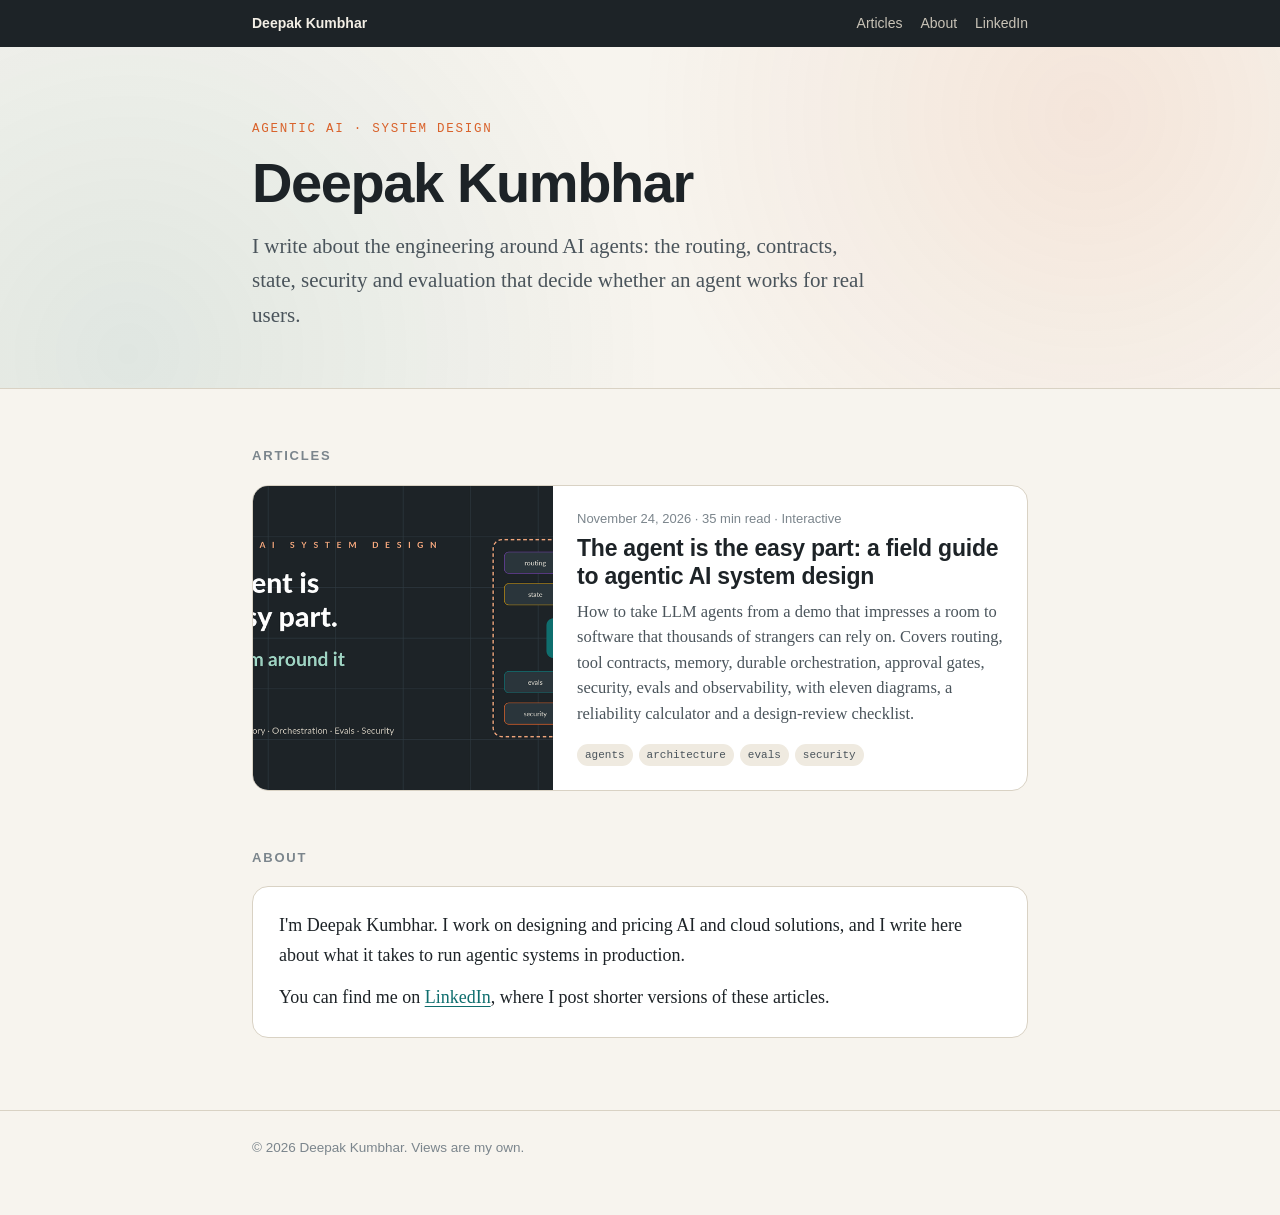
==== index.html @ 77d56d7a "First commit" ====
<!DOCTYPE html>
<html lang="en">
<head>
<meta charset="utf-8">
<meta name="viewport" content="width=device-width, initial-scale=1">
<title>Deepak Kumbhar · Agentic AI and system design</title>
<meta name="description" content="Articles by Deepak Kumbhar on designing agentic AI systems that hold up in production.">
<meta name="author" content="Deepak Kumbhar">
<link rel="canonical" href="https://dkumbhar.github.io/">
<link rel="icon" href="/assets/favicon.svg" type="image/svg+xml">
<meta property="og:type" content="website">
<meta property="og:title" content="Deepak Kumbhar">
<meta property="og:description" content="Articles on designing agentic AI systems that hold up in production.">
<meta property="og:url" content="https://dkumbhar.github.io/">
<meta property="og:image" content="https://dkumbhar.github.io/assets/og-agent-is-the-easy-part.png">
<meta name="twitter:card" content="summary_large_image">
<style>
:root{
  --paper:#f7f4ee; --paper2:#efeae0; --ink:#1d2327; --ink2:#4a545b; --mute:#7b858c;
  --line:#d9d2c4; --teal:#0f6e6e; --orange:#d9622b;
  --serif:"Iowan Old Style","Charter","Palatino Linotype","Book Antiqua",Georgia,serif;
  --sans:-apple-system,BlinkMacSystemFont,"Segoe UI","Helvetica Neue",Arial,sans-serif;
  --mono:ui-monospace,"SF Mono",Menlo,Consolas,monospace;
}
*{box-sizing:border-box}
body{margin:0;background:var(--paper);color:var(--ink);font-family:var(--serif);font-size:18px;line-height:1.65;-webkit-font-smoothing:antialiased}
a{color:var(--teal);text-underline-offset:3px}
.wrap{max-width:820px;margin:0 auto;padding:0 22px}
.sitebar{background:var(--ink);font-family:var(--sans);font-size:14px}
.sitebar .wrap{display:flex;justify-content:space-between;align-items:center;padding-top:12px;padding-bottom:12px}
.sitebar a{color:#f3efe6;text-decoration:none}
.sitebar .name{font-weight:800}
.sitebar nav a{margin-left:18px;color:#c9c3b7}
.sitebar nav a:hover,.sitebar .name:hover{color:#f0a37a}
header{border-bottom:1px solid var(--line);background:
  radial-gradient(circle at 85% 20%,rgba(217,98,43,.10),transparent 40%),
  radial-gradient(circle at 10% 90%,rgba(15,110,110,.10),transparent 45%),var(--paper)}
header .wrap{padding-top:72px;padding-bottom:56px}
.kicker{font-family:var(--mono);font-size:12.5px;letter-spacing:.14em;text-transform:uppercase;color:var(--orange)}
h1{font-family:var(--sans);font-size:clamp(36px,6vw,56px);line-height:1.05;letter-spacing:-.025em;margin:14px 0 16px;font-weight:800}
.dek{font-size:21px;color:var(--ink2);max-width:620px;margin:0}
h2{font-family:var(--sans);font-size:13px;letter-spacing:.14em;text-transform:uppercase;color:var(--mute);margin:56px 0 18px;font-weight:700}
.card{display:grid;grid-template-columns:300px 1fr;gap:24px;background:#fff;border:1px solid var(--line);border-radius:16px;overflow:hidden;text-decoration:none;color:inherit;transition:transform .15s,box-shadow .15s}
.card:hover{transform:translateY(-2px);box-shadow:0 10px 28px rgba(29,35,39,.10)}
.card img{width:100%;height:100%;object-fit:cover;display:block;background:#1f2427}
.card .body{padding:22px 24px 22px 0}
.card h3{font-family:var(--sans);font-size:23px;line-height:1.2;letter-spacing:-.01em;margin:6px 0 8px}
.card p{margin:0 0 12px;color:var(--ink2);font-size:16.5px;line-height:1.55}
.meta{font-family:var(--sans);font-size:13px;color:var(--mute)}
.tag{display:inline-block;font-family:var(--mono);font-size:11px;padding:2px 8px;border-radius:20px;background:var(--paper2);color:var(--ink2);margin-right:6px}
.about{background:#fff;border:1px solid var(--line);border-radius:16px;padding:24px 26px}
.about p{margin:0 0 12px}
.about p:last-child{margin:0}
footer{border-top:1px solid var(--line);margin-top:72px;padding:26px 0 56px;font-family:var(--sans);font-size:13.5px;color:var(--mute)}
@media(max-width:700px){.card{grid-template-columns:1fr}.card .body{padding:0 20px 20px}.card img{height:auto}}
</style>
</head>
<body>

<div class="sitebar"><div class="wrap"><a class="name" href="/">Deepak Kumbhar</a><nav><a href="#articles">Articles</a><a href="#about">About</a><a href="https://www.linkedin.com/in/deepakkumbhar">LinkedIn</a></nav></div></div>

<header>
  <div class="wrap">
    <div class="kicker">Agentic AI · System design</div>
    <h1>Deepak Kumbhar</h1>
    <p class="dek">I write about the engineering around AI agents: the routing, contracts, state, security and evaluation that decide whether an agent works for real users.</p>
  </div>
</header>

<main class="wrap">

<h2 id="articles">Articles</h2>

<!-- To add an article: copy this <a class="card"> block, put it above this one, and change the link, image, title, summary and date. -->
<a class="card" href="/articles/agent-is-the-easy-part/">
  <img src="/assets/cover-agent-is-the-easy-part.png" alt="The agent is the easy part. The system around it is the job.">
  <div class="body">
    <div class="meta">November 24, 2026 · 35 min read · Interactive</div>
    <h3>The agent is the easy part: a field guide to agentic AI system design</h3>
    <p>How to take LLM agents from a demo that impresses a room to software that thousands of strangers can rely on. Covers routing, tool contracts, memory, durable orchestration, approval gates, security, evals and observability, with eleven diagrams, a reliability calculator and a design-review checklist.</p>
    <span class="tag">agents</span><span class="tag">architecture</span><span class="tag">evals</span><span class="tag">security</span>
  </div>
</a>

<h2 id="about">About</h2>

<div class="about">
  <p>I'm Deepak Kumbhar. I work on designing and pricing AI and cloud solutions, and I write here about what it takes to run agentic systems in production.</p>
  <p>You can find me on <a href="https://www.linkedin.com/in/deepakkumbhar">LinkedIn</a>, where I post shorter versions of these articles.</p>
</div>

</main>

<footer><div class="wrap">© 2026 Deepak Kumbhar. Views are my own.</div></footer>

</body>
</html>
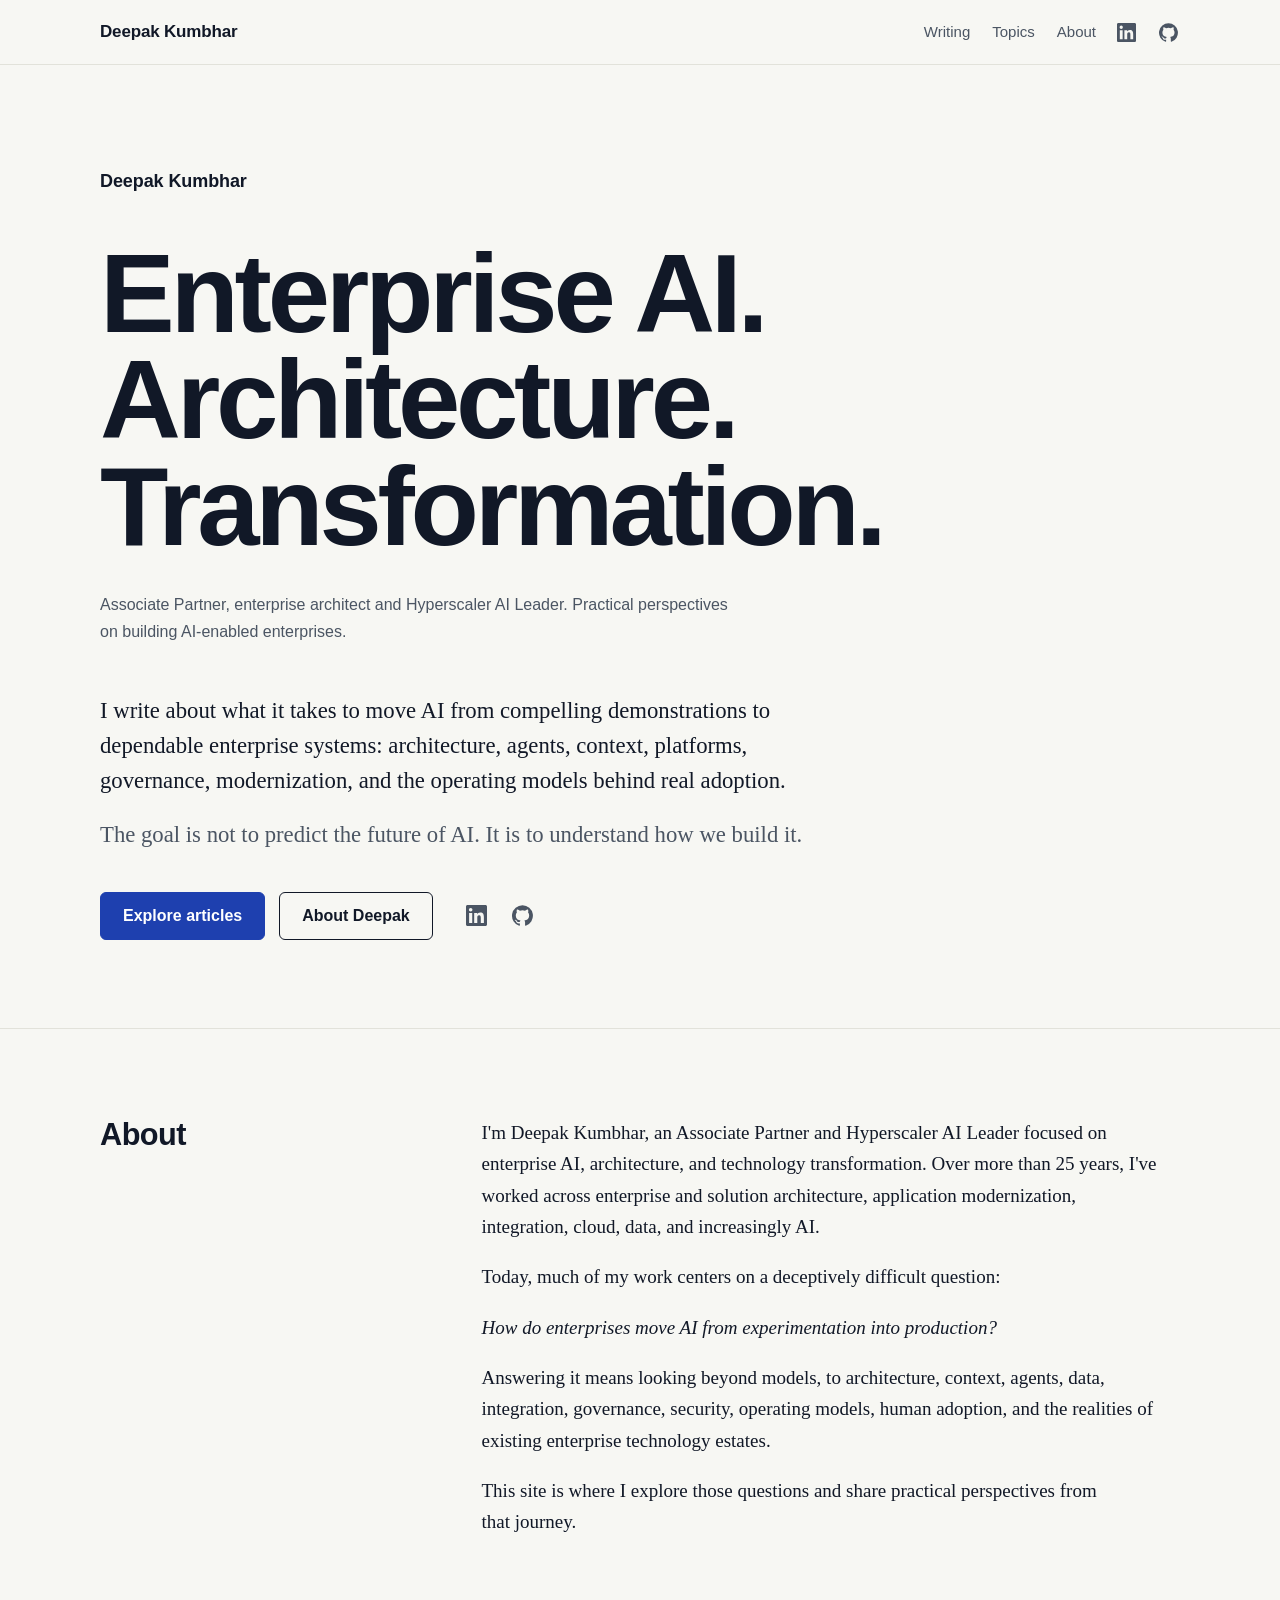
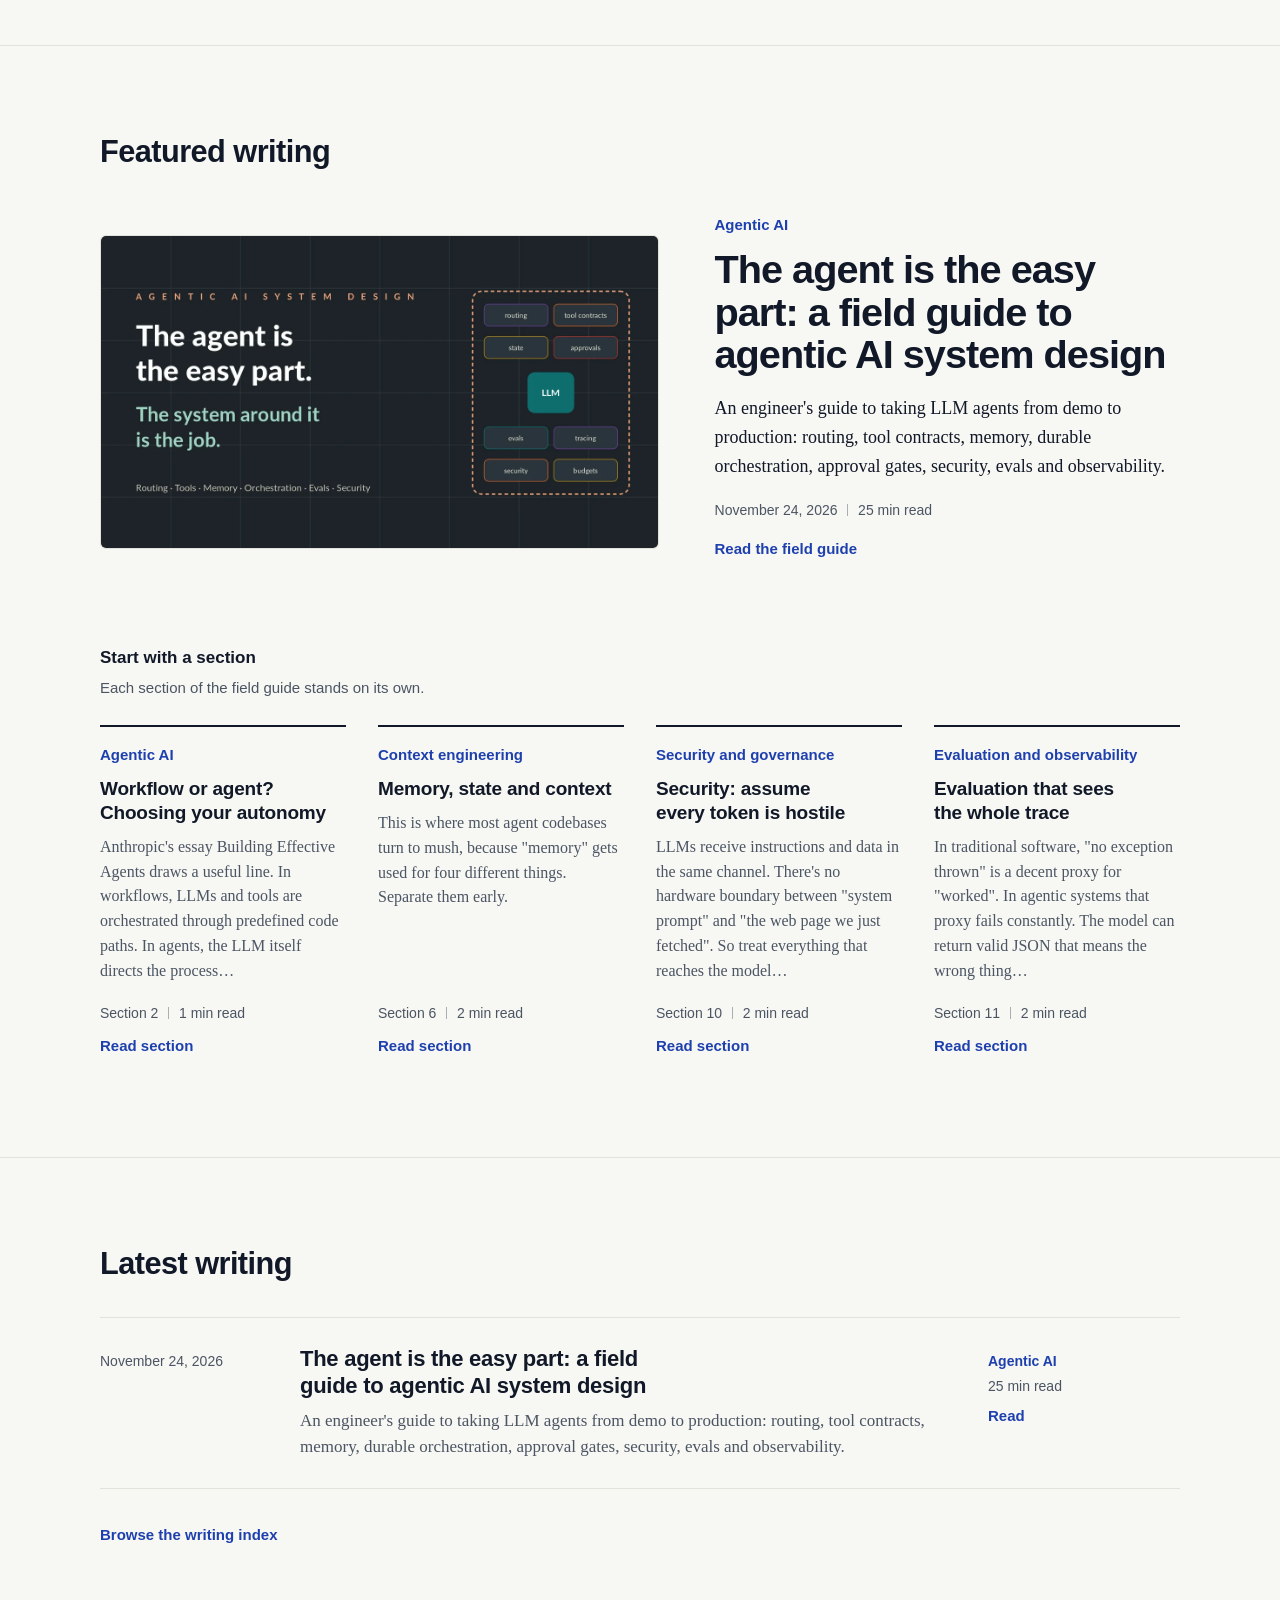
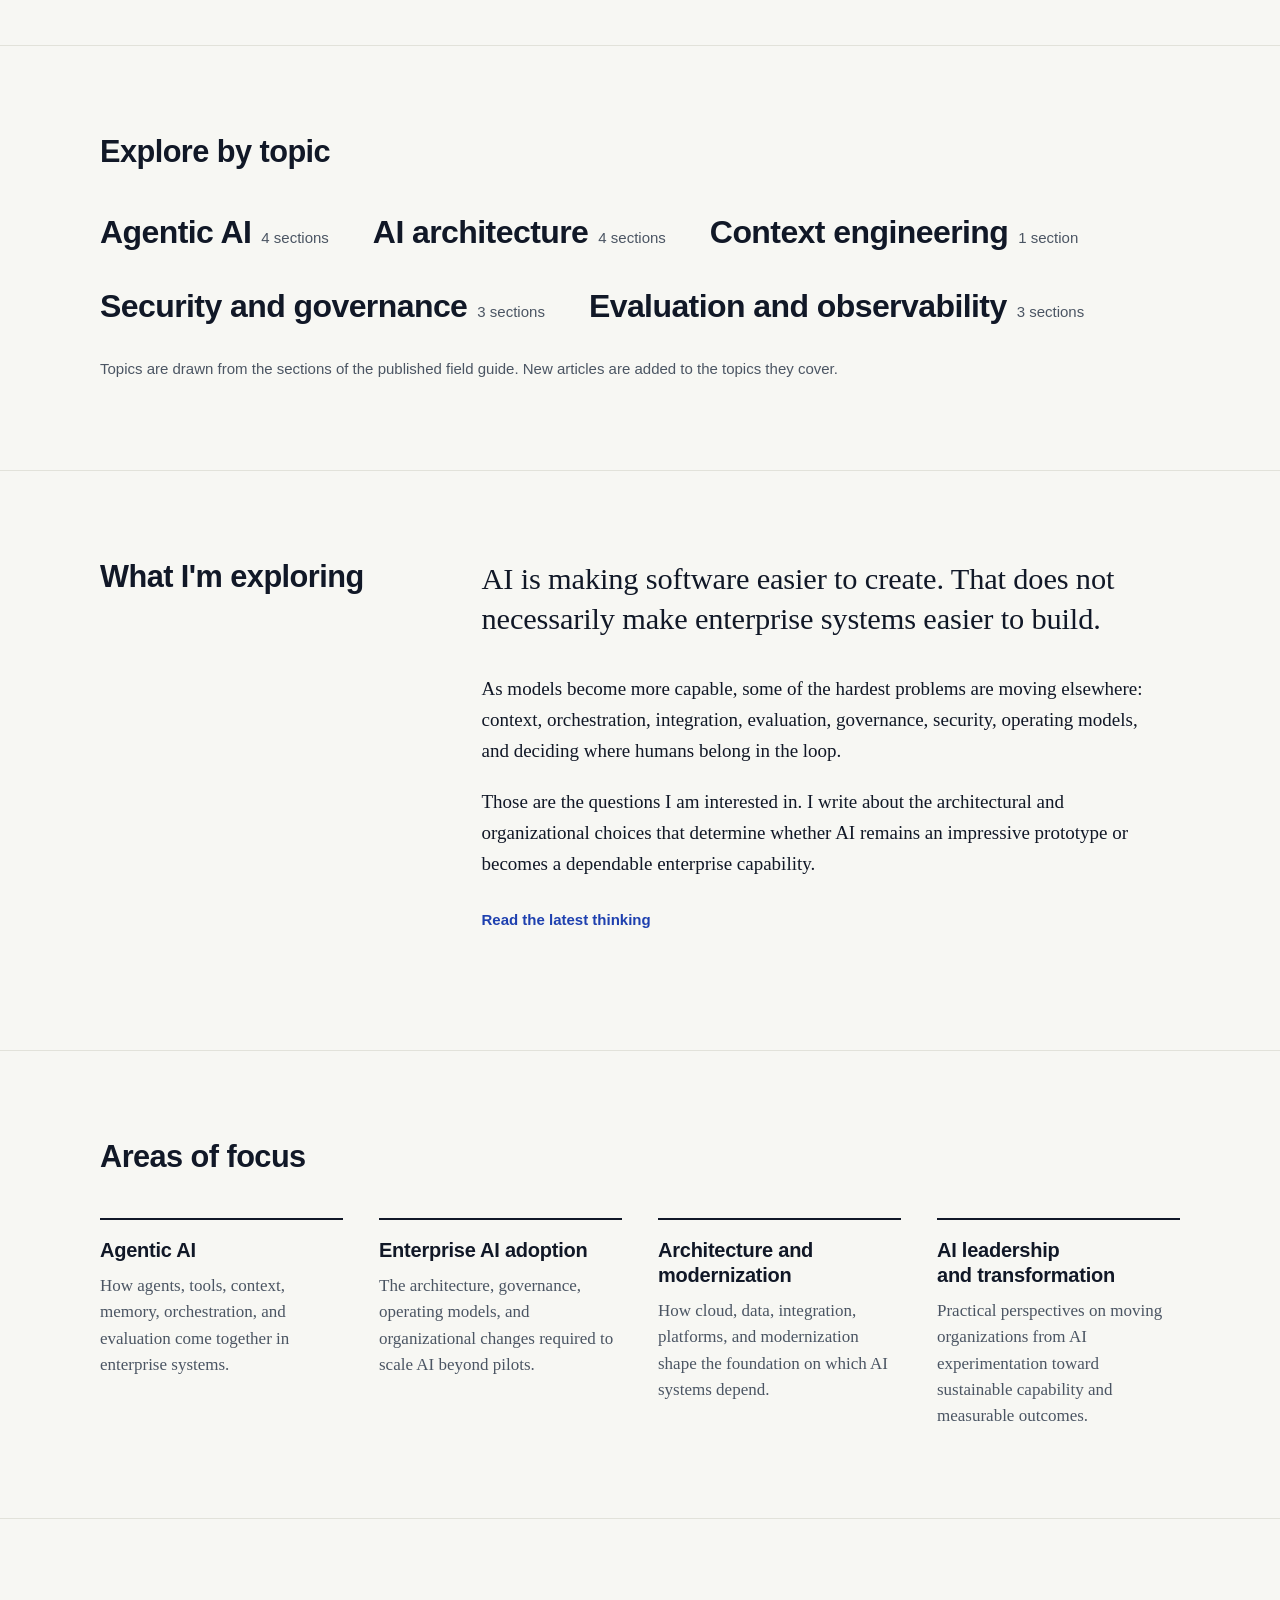
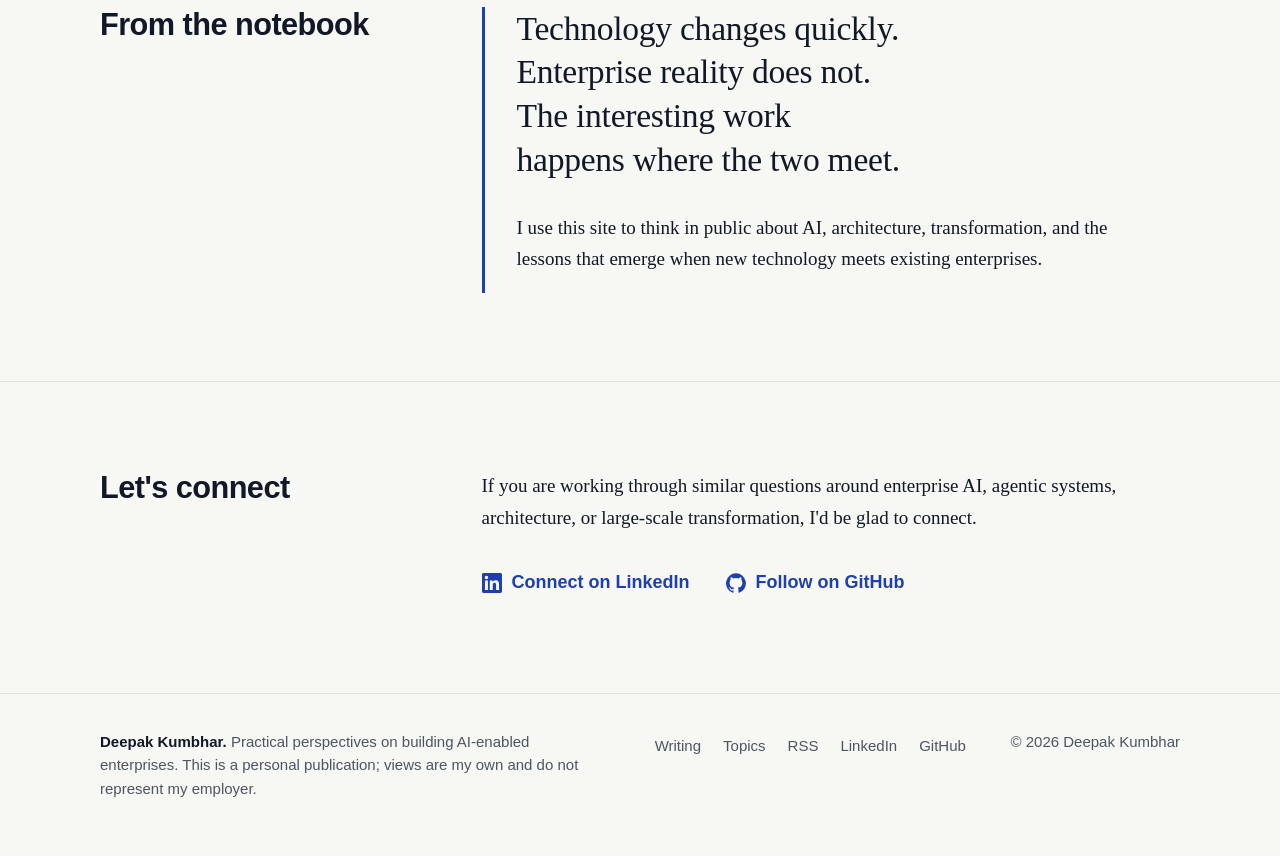
==== commit a9e7cbe9: "Add files via upload" ====
--- a/index.html
+++ b/index.html
@@ -3,95 +3,246 @@
 <head>
 <meta charset="utf-8">
 <meta name="viewport" content="width=device-width, initial-scale=1">
-<title>Deepak Kumbhar · Agentic AI and system design</title>
-<meta name="description" content="Articles by Deepak Kumbhar on designing agentic AI systems that hold up in production.">
+<title>Deepak Kumbhar | Enterprise AI, Agentic Systems &amp; Architecture</title>
+<meta name="description" content="Practical perspectives from Deepak Kumbhar on enterprise AI, agentic systems, architecture, modernization, and technology transformation.">
 <meta name="author" content="Deepak Kumbhar">
 <link rel="canonical" href="https://dkumbhar.github.io/">
 <link rel="icon" href="/assets/favicon.svg" type="image/svg+xml">
+<link rel="alternate" type="application/rss+xml" title="Deepak Kumbhar" href="/feed.xml">
+<meta name="theme-color" content="#F7F7F3" media="(prefers-color-scheme: light)">
+<meta name="theme-color" content="#121417" media="(prefers-color-scheme: dark)">
 <meta property="og:type" content="website">
-<meta property="og:title" content="Deepak Kumbhar">
-<meta property="og:description" content="Articles on designing agentic AI systems that hold up in production.">
+<meta property="og:site_name" content="Deepak Kumbhar">
+<meta property="og:title" content="Deepak Kumbhar | Enterprise AI, Agentic Systems &amp; Architecture">
+<meta property="og:description" content="Practical perspectives on enterprise AI, agentic systems, architecture, modernization, and technology transformation.">
 <meta property="og:url" content="https://dkumbhar.github.io/">
 <meta property="og:image" content="https://dkumbhar.github.io/assets/og-agent-is-the-easy-part.png">
+<meta property="og:image:width" content="1200">
+<meta property="og:image:height" content="630">
+<meta property="og:image:alt" content="The agent is the easy part. The system around it is the job.">
 <meta name="twitter:card" content="summary_large_image">
-<style>
-:root{
-  --paper:#f7f4ee; --paper2:#efeae0; --ink:#1d2327; --ink2:#4a545b; --mute:#7b858c;
-  --line:#d9d2c4; --teal:#0f6e6e; --orange:#d9622b;
-  --serif:"Iowan Old Style","Charter","Palatino Linotype","Book Antiqua",Georgia,serif;
-  --sans:-apple-system,BlinkMacSystemFont,"Segoe UI","Helvetica Neue",Arial,sans-serif;
-  --mono:ui-monospace,"SF Mono",Menlo,Consolas,monospace;
-}
-*{box-sizing:border-box}
-body{margin:0;background:var(--paper);color:var(--ink);font-family:var(--serif);font-size:18px;line-height:1.65;-webkit-font-smoothing:antialiased}
-a{color:var(--teal);text-underline-offset:3px}
-.wrap{max-width:820px;margin:0 auto;padding:0 22px}
-.sitebar{background:var(--ink);font-family:var(--sans);font-size:14px}
-.sitebar .wrap{display:flex;justify-content:space-between;align-items:center;padding-top:12px;padding-bottom:12px}
-.sitebar a{color:#f3efe6;text-decoration:none}
-.sitebar .name{font-weight:800}
-.sitebar nav a{margin-left:18px;color:#c9c3b7}
-.sitebar nav a:hover,.sitebar .name:hover{color:#f0a37a}
-header{border-bottom:1px solid var(--line);background:
-  radial-gradient(circle at 85% 20%,rgba(217,98,43,.10),transparent 40%),
-  radial-gradient(circle at 10% 90%,rgba(15,110,110,.10),transparent 45%),var(--paper)}
-header .wrap{padding-top:72px;padding-bottom:56px}
-.kicker{font-family:var(--mono);font-size:12.5px;letter-spacing:.14em;text-transform:uppercase;color:var(--orange)}
-h1{font-family:var(--sans);font-size:clamp(36px,6vw,56px);line-height:1.05;letter-spacing:-.025em;margin:14px 0 16px;font-weight:800}
-.dek{font-size:21px;color:var(--ink2);max-width:620px;margin:0}
-h2{font-family:var(--sans);font-size:13px;letter-spacing:.14em;text-transform:uppercase;color:var(--mute);margin:56px 0 18px;font-weight:700}
-.card{display:grid;grid-template-columns:300px 1fr;gap:24px;background:#fff;border:1px solid var(--line);border-radius:16px;overflow:hidden;text-decoration:none;color:inherit;transition:transform .15s,box-shadow .15s}
-.card:hover{transform:translateY(-2px);box-shadow:0 10px 28px rgba(29,35,39,.10)}
-.card img{width:100%;height:100%;object-fit:cover;display:block;background:#1f2427}
-.card .body{padding:22px 24px 22px 0}
-.card h3{font-family:var(--sans);font-size:23px;line-height:1.2;letter-spacing:-.01em;margin:6px 0 8px}
-.card p{margin:0 0 12px;color:var(--ink2);font-size:16.5px;line-height:1.55}
-.meta{font-family:var(--sans);font-size:13px;color:var(--mute)}
-.tag{display:inline-block;font-family:var(--mono);font-size:11px;padding:2px 8px;border-radius:20px;background:var(--paper2);color:var(--ink2);margin-right:6px}
-.about{background:#fff;border:1px solid var(--line);border-radius:16px;padding:24px 26px}
-.about p{margin:0 0 12px}
-.about p:last-child{margin:0}
-footer{border-top:1px solid var(--line);margin-top:72px;padding:26px 0 56px;font-family:var(--sans);font-size:13.5px;color:var(--mute)}
-@media(max-width:700px){.card{grid-template-columns:1fr}.card .body{padding:0 20px 20px}.card img{height:auto}}
-</style>
+<meta name="twitter:title" content="Deepak Kumbhar | Enterprise AI, Agentic Systems &amp; Architecture">
+<meta name="twitter:description" content="Practical perspectives on enterprise AI, agentic systems, architecture, modernization, and technology transformation.">
+<meta name="twitter:image" content="https://dkumbhar.github.io/assets/og-agent-is-the-easy-part.png">
+<link rel="preload" as="image" href="/assets/cover-agent-is-the-easy-part.webp" type="image/webp">
+<link rel="stylesheet" href="/assets/site.css">
+<!-- build:jsonld -->
+<script type="application/ld+json">{"@context":"https://schema.org","@graph":[{"@type":"Person","@id":"https://dkumbhar.github.io/#person","name":"Deepak Kumbhar","url":"https://dkumbhar.github.io/","jobTitle":"Associate Partner","description":"Enterprise architect and Hyperscaler AI Leader writing about enterprise AI, agentic systems, architecture and technology transformation.","knowsAbout":["Enterprise AI","Agentic AI","Enterprise architecture","Application modernization","Cloud platforms","AI governance","Technology transformation"],"sameAs":["https://www.linkedin.com/in/deepakkumbhar","https://github.com/dkumbhar"]},{"@type":"WebSite","@id":"https://dkumbhar.github.io/#website","name":"Deepak Kumbhar","url":"https://dkumbhar.github.io/","description":"Practical perspectives on building AI-enabled enterprises.","inLanguage":"en-US","publisher":{"@id":"https://dkumbhar.github.io/#person"}},{"@type":"Blog","@id":"https://dkumbhar.github.io/#blog","name":"Deepak Kumbhar","url":"https://dkumbhar.github.io/","description":"Practical perspectives on building AI-enabled enterprises.","author":{"@id":"https://dkumbhar.github.io/#person"},"blogPost":[{"@type":"BlogPosting","headline":"The agent is the easy part: a field guide to agentic AI system design","url":"https://dkumbhar.github.io/articles/agent-is-the-easy-part/","datePublished":"2026-11-24","description":"An engineer's guide to taking LLM agents from demo to production: routing, tool contracts, memory, durable orchestration, approval gates, security, evals and observability.","author":{"@id":"https://dkumbhar.github.io/#person"}}]}]}</script>
+<!-- /build:jsonld -->
 </head>
-<body>
-
-<div class="sitebar"><div class="wrap"><a class="name" href="/">Deepak Kumbhar</a><nav><a href="#articles">Articles</a><a href="#about">About</a><a href="https://www.linkedin.com/in/deepakkumbhar">LinkedIn</a></nav></div></div>
-
-<header>
-  <div class="wrap">
-    <div class="kicker">Agentic AI · System design</div>
-    <h1>Deepak Kumbhar</h1>
-    <p class="dek">I write about the engineering around AI agents: the routing, contracts, state, security and evaluation that decide whether an agent works for real users.</p>
+<body class="dk">
+<a class="dk-skip" href="#main">Skip to content</a>
+<header class="dk-nav">
+  <div class="dk-nav-inner">
+    <a class="dk-brand" href="/">Deepak Kumbhar</a>
+    <nav aria-label="Main">
+      <ul>
+        <li><a href="/writing/">Writing</a></li>
+        <li><a href="/topics/">Topics</a></li>
+        <li><a href="/#about">About</a></li>
+        <li class="dk-push"><a class="dk-icon-link" href="https://www.linkedin.com/in/deepakkumbhar" aria-label="Deepak Kumbhar on LinkedIn"><svg class="dk-icon" viewBox="0 0 24 24" aria-hidden="true" focusable="false"><path d="M20.45 20.45h-3.56v-5.57c0-1.33-.02-3.04-1.85-3.04-1.85 0-2.14 1.45-2.14 2.94v5.67H9.35V9h3.41v1.56h.05c.48-.9 1.64-1.85 3.37-1.85 3.6 0 4.27 2.37 4.27 5.46v6.28zM5.34 7.43a2.06 2.06 0 1 1 0-4.13 2.06 2.06 0 0 1 0 4.13zM7.12 20.45H3.56V9h3.56v11.45zM22.22 0H1.77C.79 0 0 .77 0 1.73v20.54C0 23.23.79 24 1.77 24h20.45c.98 0 1.78-.77 1.78-1.73V1.73C24 .77 23.2 0 22.22 0z"/></svg></a></li>
+        <li><a class="dk-icon-link" href="https://github.com/dkumbhar" aria-label="Deepak Kumbhar on GitHub"><svg class="dk-icon" viewBox="0 0 24 24" aria-hidden="true" focusable="false"><path d="M12 .3a12 12 0 0 0-3.8 23.38c.6.12.83-.26.83-.57L9 21.07c-3.34.72-4.04-1.61-4.04-1.61-.55-1.39-1.34-1.76-1.34-1.76-1.08-.74.09-.73.09-.73 1.2.09 1.83 1.24 1.83 1.24 1.07 1.83 2.81 1.3 3.5 1 .1-.78.42-1.31.76-1.61-2.67-.3-5.47-1.33-5.47-5.93 0-1.31.47-2.38 1.24-3.22-.14-.3-.54-1.52.1-3.18 0 0 1-.32 3.3 1.23a11.5 11.5 0 0 1 6 0c2.28-1.55 3.29-1.23 3.29-1.23.64 1.66.24 2.88.12 3.18a4.65 4.65 0 0 1 1.23 3.22c0 4.61-2.8 5.63-5.48 5.92.42.36.81 1.1.81 2.22l-.01 3.29c0 .31.2.69.82.57A12 12 0 0 0 12 .3"/></svg></a></li>
+      </ul>
+    </nav>
   </div>
 </header>
 
-<main class="wrap">
-
-<h2 id="articles">Articles</h2>
-
-<!-- To add an article: copy this <a class="card"> block, put it above this one, and change the link, image, title, summary and date. -->
-<a class="card" href="/articles/agent-is-the-easy-part/">
-  <img src="/assets/cover-agent-is-the-easy-part.png" alt="The agent is the easy part. The system around it is the job.">
-  <div class="body">
-    <div class="meta">November 24, 2026 · 35 min read · Interactive</div>
-    <h3>The agent is the easy part: a field guide to agentic AI system design</h3>
-    <p>How to take LLM agents from a demo that impresses a room to software that thousands of strangers can rely on. Covers routing, tool contracts, memory, durable orchestration, approval gates, security, evals and observability, with eleven diagrams, a reliability calculator and a design-review checklist.</p>
-    <span class="tag">agents</span><span class="tag">architecture</span><span class="tag">evals</span><span class="tag">security</span>
+<main id="main">
+
+  <section class="dk-hero" aria-labelledby="hero-h">
+    <div class="dk-wrap">
+      <h1 id="hero-h">
+        <span class="dk-hero-name">Deepak Kumbhar</span>
+        <span class="dk-hero-tag"><span>Enterprise AI.</span> <span>Architecture.</span> <span>Transformation.</span></span>
+      </h1>
+      <p class="dk-hero-role">Associate Partner, enterprise architect and Hyperscaler AI Leader. Practical perspectives on building AI-enabled enterprises.</p>
+      <p class="dk-hero-lede">I write about what it takes to move AI from compelling demonstrations to dependable enterprise systems: architecture, agents, context, platforms, governance, modernization, and the operating models behind real adoption.</p>
+      <p class="dk-hero-goal">The goal is not to predict the future of AI. It is to understand how we build it.</p>
+      <div class="dk-actions">
+        <a class="dk-btn dk-btn-primary" href="#featured">Explore articles</a>
+        <a class="dk-btn dk-btn-quiet" href="#about">About Deepak</a>
+        <span class="dk-social">
+          <a href="https://www.linkedin.com/in/deepakkumbhar" aria-label="Deepak Kumbhar on LinkedIn"><svg class="dk-icon" viewBox="0 0 24 24" aria-hidden="true" focusable="false"><path d="M20.45 20.45h-3.56v-5.57c0-1.33-.02-3.04-1.85-3.04-1.85 0-2.14 1.45-2.14 2.94v5.67H9.35V9h3.41v1.56h.05c.48-.9 1.64-1.85 3.37-1.85 3.6 0 4.27 2.37 4.27 5.46v6.28zM5.34 7.43a2.06 2.06 0 1 1 0-4.13 2.06 2.06 0 0 1 0 4.13zM7.12 20.45H3.56V9h3.56v11.45zM22.22 0H1.77C.79 0 0 .77 0 1.73v20.54C0 23.23.79 24 1.77 24h20.45c.98 0 1.78-.77 1.78-1.73V1.73C24 .77 23.2 0 22.22 0z"/></svg></a>
+          <a href="https://github.com/dkumbhar" aria-label="Deepak Kumbhar on GitHub"><svg class="dk-icon" viewBox="0 0 24 24" aria-hidden="true" focusable="false"><path d="M12 .3a12 12 0 0 0-3.8 23.38c.6.12.83-.26.83-.57L9 21.07c-3.34.72-4.04-1.61-4.04-1.61-.55-1.39-1.34-1.76-1.34-1.76-1.08-.74.09-.73.09-.73 1.2.09 1.83 1.24 1.83 1.24 1.07 1.83 2.81 1.3 3.5 1 .1-.78.42-1.31.76-1.61-2.67-.3-5.47-1.33-5.47-5.93 0-1.31.47-2.38 1.24-3.22-.14-.3-.54-1.52.1-3.18 0 0 1-.32 3.3 1.23a11.5 11.5 0 0 1 6 0c2.28-1.55 3.29-1.23 3.29-1.23.64 1.66.24 2.88.12 3.18a4.65 4.65 0 0 1 1.23 3.22c0 4.61-2.8 5.63-5.48 5.92.42.36.81 1.1.81 2.22l-.01 3.29c0 .31.2.69.82.57A12 12 0 0 0 12 .3"/></svg></a>
+        </span>
+      </div>
+    </div>
+  </section>
+
+  <section class="dk-section" id="about" aria-labelledby="about-h">
+    <div class="dk-wrap dk-split">
+      <h2 class="dk-h2" id="about-h">About</h2>
+      <div class="dk-prose">
+        <p>I'm Deepak Kumbhar, an Associate Partner and Hyperscaler AI Leader focused on enterprise AI, architecture, and technology transformation. Over more than 25 years, I've worked across enterprise and solution architecture, application modernization, integration, cloud, data, and increasingly AI.</p>
+        <p>Today, much of my work centers on a deceptively difficult question:</p>
+        <p class="dk-question">How do enterprises move AI from experimentation into production?</p>
+        <p>Answering it means looking beyond models, to architecture, context, agents, data, integration, governance, security, operating models, human adoption, and the realities of existing enterprise technology estates.</p>
+        <p>This site is where I explore those questions and share practical perspectives from that journey.</p>
+      </div>
+    </div>
+  </section>
+
+  <section class="dk-section" id="featured" aria-labelledby="featured-h">
+    <div class="dk-wrap">
+      <div class="dk-featured-head"><h2 class="dk-h2" id="featured-h">Featured writing</h2></div>
+<!-- build:featured -->
+<article class="dk-lead" aria-labelledby="lead-title">
+  <a class="dk-lead-media" href="/articles/agent-is-the-easy-part/" tabindex="-1" aria-hidden="true"><img src="/assets/cover-agent-is-the-easy-part.webp" width="1280" height="720" alt="" fetchpriority="high" decoding="async"></a>
+  <div class="dk-lead-body">
+    <p class="dk-cat"><a href="/topics/#agentic-ai">Agentic AI</a></p>
+    <h3 class="dk-lead-title" id="lead-title"><a class="dk-title-link" href="/articles/agent-is-the-easy-part/">The agent is the easy part: a field guide to agentic AI system design</a></h3>
+    <p class="dk-excerpt">An engineer&#x27;s guide to taking LLM agents from demo to production: routing, tool contracts, memory, durable orchestration, approval gates, security, evals and observability.</p>
+    <p class="dk-meta"><time datetime="2026-11-24">November 24, 2026</time><span>25 min read</span></p>
+    <a class="dk-more" href="/articles/agent-is-the-easy-part/">Read the field guide<span class="dk-sr">: The agent is the easy part: a field guide to agentic AI system design</span></a>
   </div>
-</a>
-
-<h2 id="about">About</h2>
-
-<div class="about">
-  <p>I'm Deepak Kumbhar. I work on designing and pricing AI and cloud solutions, and I write here about what it takes to run agentic systems in production.</p>
-  <p>You can find me on <a href="https://www.linkedin.com/in/deepakkumbhar">LinkedIn</a>, where I post shorter versions of these articles.</p>
+</article>
+<div class="dk-inside">
+  <h3 class="dk-inside-h">Start with a section</h3>
+  <p class="dk-inside-note">Each section of the field guide stands on its own.</p>
+  <ul class="dk-chapters">
+    <li>
+      <p class="dk-cat"><a href="/topics/#agentic-ai">Agentic AI</a></p>
+      <h4 class="dk-ch-title"><a class="dk-title-link" href="/articles/agent-is-the-easy-part/#s2">Workflow or agent? Choosing your autonomy</a></h4>
+      <p class="dk-ch-excerpt">Anthropic&#x27;s essay Building Effective Agents draws a useful line. In workflows, LLMs and tools are orchestrated through predefined code paths. In agents, the LLM itself directs the process…</p>
+      <p class="dk-meta"><span>Section 2</span><span>1 min read</span></p>
+      <a class="dk-more" href="/articles/agent-is-the-easy-part/#s2">Read section<span class="dk-sr">: Workflow or agent? Choosing your autonomy</span></a>
+    </li>
+    <li>
+      <p class="dk-cat"><a href="/topics/#context-engineering">Context engineering</a></p>
+      <h4 class="dk-ch-title"><a class="dk-title-link" href="/articles/agent-is-the-easy-part/#s6">Memory, state and context</a></h4>
+      <p class="dk-ch-excerpt">This is where most agent codebases turn to mush, because &quot;memory&quot; gets used for four different things. Separate them early.</p>
+      <p class="dk-meta"><span>Section 6</span><span>2 min read</span></p>
+      <a class="dk-more" href="/articles/agent-is-the-easy-part/#s6">Read section<span class="dk-sr">: Memory, state and context</span></a>
+    </li>
+    <li>
+      <p class="dk-cat"><a href="/topics/#security-governance">Security and governance</a></p>
+      <h4 class="dk-ch-title"><a class="dk-title-link" href="/articles/agent-is-the-easy-part/#s10">Security: assume every token is hostile</a></h4>
+      <p class="dk-ch-excerpt">LLMs receive instructions and data in the same channel. There&#x27;s no hardware boundary between &quot;system prompt&quot; and &quot;the web page we just fetched&quot;. So treat everything that reaches the model…</p>
+      <p class="dk-meta"><span>Section 10</span><span>2 min read</span></p>
+      <a class="dk-more" href="/articles/agent-is-the-easy-part/#s10">Read section<span class="dk-sr">: Security: assume every token is hostile</span></a>
+    </li>
+    <li>
+      <p class="dk-cat"><a href="/topics/#evaluation-observability">Evaluation and observability</a></p>
+      <h4 class="dk-ch-title"><a class="dk-title-link" href="/articles/agent-is-the-easy-part/#s11">Evaluation that sees the whole trace</a></h4>
+      <p class="dk-ch-excerpt">In traditional software, &quot;no exception thrown&quot; is a decent proxy for &quot;worked&quot;. In agentic systems that proxy fails constantly. The model can return valid JSON that means the wrong thing…</p>
+      <p class="dk-meta"><span>Section 11</span><span>2 min read</span></p>
+      <a class="dk-more" href="/articles/agent-is-the-easy-part/#s11">Read section<span class="dk-sr">: Evaluation that sees the whole trace</span></a>
+    </li>
+  </ul>
 </div>
+<!-- /build:featured -->
+    </div>
+  </section>
+
+  <section class="dk-section" id="latest" aria-labelledby="latest-h">
+    <div class="dk-wrap">
+      <h2 class="dk-h2" id="latest-h">Latest writing</h2>
+      <span id="articles"></span>
+<!-- build:latest -->
+<ul class="dk-list">
+  <li class="dk-row">
+    <p class="dk-row-date"><time datetime="2026-11-24">November 24, 2026</time></p>
+    <div>
+      <h3 class="dk-row-title"><a class="dk-title-link" href="/articles/agent-is-the-easy-part/">The agent is the easy part: a field guide to agentic AI system design</a></h3>
+      <p class="dk-row-excerpt">An engineer&#x27;s guide to taking LLM agents from demo to production: routing, tool contracts, memory, durable orchestration, approval gates, security, evals and observability.</p>
+    </div>
+    <p class="dk-row-side"><a href="/topics/#agentic-ai">Agentic AI</a><span>25 min read</span><a class="dk-more" href="/articles/agent-is-the-easy-part/">Read<span class="dk-sr">: The agent is the easy part: a field guide to agentic AI system design</span></a></p>
+  </li>
+</ul>
+<p class="dk-viewall"><a class="dk-more" href="/writing/">Browse the writing index</a></p>
+<!-- /build:latest -->
+    </div>
+  </section>
+
+  <section class="dk-section" id="topics" aria-labelledby="topics-h">
+    <div class="dk-wrap">
+      <h2 class="dk-h2" id="topics-h">Explore by topic</h2>
+<!-- build:topics -->
+<ul class="dk-topics">
+  <li><a href="/topics/#agentic-ai">Agentic AI <span class="dk-count">4 sections</span></a></li>
+  <li><a href="/topics/#ai-architecture">AI architecture <span class="dk-count">4 sections</span></a></li>
+  <li><a href="/topics/#context-engineering">Context engineering <span class="dk-count">1 section</span></a></li>
+  <li><a href="/topics/#security-governance">Security and governance <span class="dk-count">3 sections</span></a></li>
+  <li><a href="/topics/#evaluation-observability">Evaluation and observability <span class="dk-count">3 sections</span></a></li>
+</ul>
+<p class="dk-topics-note">Topics are drawn from the sections of the published field guide. New articles are added to the topics they cover.</p>
+<!-- /build:topics -->
+    </div>
+  </section>
+
+  <section class="dk-section" id="exploring" aria-labelledby="exploring-h">
+    <div class="dk-wrap dk-split">
+      <h2 class="dk-h2" id="exploring-h">What I'm exploring</h2>
+      <div class="dk-prose">
+        <p class="dk-pov-open">AI is making software easier to create. That does not necessarily make enterprise systems easier to build.</p>
+        <p>As models become more capable, some of the hardest problems are moving elsewhere: context, orchestration, integration, evaluation, governance, security, operating models, and deciding where humans belong in the loop.</p>
+        <p>Those are the questions I am interested in. I write about the architectural and organizational choices that determine whether AI remains an impressive prototype or becomes a dependable enterprise capability.</p>
+        <p><a class="dk-more" href="#latest">Read the latest thinking</a></p>
+      </div>
+    </div>
+  </section>
+
+  <section class="dk-section" id="focus" aria-labelledby="focus-h">
+    <div class="dk-wrap">
+      <h2 class="dk-h2" id="focus-h">Areas of focus</h2>
+      <ul class="dk-focus">
+        <li>
+          <h3>Agentic AI</h3>
+          <p>How agents, tools, context, memory, orchestration, and evaluation come together in enterprise systems.</p>
+        </li>
+        <li>
+          <h3>Enterprise AI adoption</h3>
+          <p>The architecture, governance, operating models, and organizational changes required to scale AI beyond pilots.</p>
+        </li>
+        <li>
+          <h3>Architecture and modernization</h3>
+          <p>How cloud, data, integration, platforms, and modernization shape the foundation on which AI systems depend.</p>
+        </li>
+        <li>
+          <h3>AI leadership and transformation</h3>
+          <p>Practical perspectives on moving organizations from AI experimentation toward sustainable capability and measurable outcomes.</p>
+        </li>
+      </ul>
+    </div>
+  </section>
+
+  <section class="dk-section" id="notebook" aria-labelledby="notebook-h">
+    <div class="dk-wrap dk-split">
+      <h2 class="dk-h2" id="notebook-h">From the notebook</h2>
+      <div class="dk-prose dk-notebook-text">
+        <p class="dk-notebook-big"><span>Technology changes quickly.</span> <span>Enterprise reality does not.</span> <span>The interesting work happens where the two meet.</span></p>
+        <p>I use this site to think in public about AI, architecture, transformation, and the lessons that emerge when new technology meets existing enterprises.</p>
+      </div>
+    </div>
+  </section>
+
+  <section class="dk-section" id="connect" aria-labelledby="connect-h">
+    <div class="dk-wrap dk-split">
+      <h2 class="dk-h2" id="connect-h">Let's connect</h2>
+      <div class="dk-prose">
+        <p>If you are working through similar questions around enterprise AI, agentic systems, architecture, or large-scale transformation, I'd be glad to connect.</p>
+        <ul class="dk-connect-links">
+          <li><a href="https://www.linkedin.com/in/deepakkumbhar"><svg class="dk-icon" viewBox="0 0 24 24" aria-hidden="true" focusable="false"><path d="M20.45 20.45h-3.56v-5.57c0-1.33-.02-3.04-1.85-3.04-1.85 0-2.14 1.45-2.14 2.94v5.67H9.35V9h3.41v1.56h.05c.48-.9 1.64-1.85 3.37-1.85 3.6 0 4.27 2.37 4.27 5.46v6.28zM5.34 7.43a2.06 2.06 0 1 1 0-4.13 2.06 2.06 0 0 1 0 4.13zM7.12 20.45H3.56V9h3.56v11.45zM22.22 0H1.77C.79 0 0 .77 0 1.73v20.54C0 23.23.79 24 1.77 24h20.45c.98 0 1.78-.77 1.78-1.73V1.73C24 .77 23.2 0 22.22 0z"/></svg>Connect on LinkedIn</a></li>
+          <li><a href="https://github.com/dkumbhar"><svg class="dk-icon" viewBox="0 0 24 24" aria-hidden="true" focusable="false"><path d="M12 .3a12 12 0 0 0-3.8 23.38c.6.12.83-.26.83-.57L9 21.07c-3.34.72-4.04-1.61-4.04-1.61-.55-1.39-1.34-1.76-1.34-1.76-1.08-.74.09-.73.09-.73 1.2.09 1.83 1.24 1.83 1.24 1.07 1.83 2.81 1.3 3.5 1 .1-.78.42-1.31.76-1.61-2.67-.3-5.47-1.33-5.47-5.93 0-1.31.47-2.38 1.24-3.22-.14-.3-.54-1.52.1-3.18 0 0 1-.32 3.3 1.23a11.5 11.5 0 0 1 6 0c2.28-1.55 3.29-1.23 3.29-1.23.64 1.66.24 2.88.12 3.18a4.65 4.65 0 0 1 1.23 3.22c0 4.61-2.8 5.63-5.48 5.92.42.36.81 1.1.81 2.22l-.01 3.29c0 .31.2.69.82.57A12 12 0 0 0 12 .3"/></svg>Follow on GitHub</a></li>
+        </ul>
+      </div>
+    </div>
+  </section>
 
 </main>
 
-<footer><div class="wrap">© 2026 Deepak Kumbhar. Views are my own.</div></footer>
-
+<footer class="dk-footer">
+  <div class="dk-footer-inner">
+    <p><strong>Deepak Kumbhar.</strong> Practical perspectives on building AI-enabled enterprises. This is a personal publication; views are my own and do not represent my employer.</p>
+    <ul>
+      <li><a href="/writing/">Writing</a></li>
+      <li><a href="/topics/">Topics</a></li>
+      <li><a href="/feed.xml">RSS</a></li>
+      <li><a href="https://www.linkedin.com/in/deepakkumbhar">LinkedIn</a></li>
+      <li><a href="https://github.com/dkumbhar">GitHub</a></li>
+    </ul>
+    <p>&copy; 2026 Deepak Kumbhar</p>
+  </div>
+</footer>
 </body>
 </html>
--- a/assets/site.css
+++ b/assets/site.css
@@ -0,0 +1,280 @@
+/* Deepak Kumbhar: shared site styles.
+   Every selector is prefixed with .dk or a dk- class so this file can sit
+   beside an article's own inline styles without changing how the article looks. */
+
+:root {
+  --dk-paper: #F7F7F3;
+  --dk-paper-2: #EEEEE7;
+  --dk-ink: #111827;
+  --dk-slate: #4B5563;
+  --dk-rule: #E2E2DA;
+  --dk-accent: #1E40AF;
+  --dk-accent-ink: #FFFFFF;
+  --dk-sans: -apple-system, BlinkMacSystemFont, "Segoe UI", "Helvetica Neue", Arial, sans-serif;
+  --dk-serif: "Iowan Old Style", "Charter", "Bitstream Charter", "Sitka Text", "Palatino Linotype", "Book Antiqua", Georgia, serif;
+  --dk-max: 1160px;
+  --dk-measure: 36em;
+  --dk-speed: 180ms;
+  color-scheme: light;
+}
+
+@media (prefers-color-scheme: dark) {
+  :root:not([data-theme="light"]) {
+    --dk-paper: #121417;
+    --dk-paper-2: #1A1D21;
+    --dk-ink: #EDEDE8;
+    --dk-slate: #B4B9C0;
+    --dk-rule: #2B2F35;
+    --dk-accent: #A5C0FF;
+    --dk-accent-ink: #0D1530;
+    color-scheme: dark;
+  }
+}
+
+/* ---------- Base (site pages only: body.dk) ---------- */
+
+body.dk {
+  margin: 0;
+  background: var(--dk-paper);
+  color: var(--dk-ink);
+  font-family: var(--dk-serif);
+  font-size: 1.1875rem;
+  line-height: 1.65;
+  -webkit-font-smoothing: antialiased;
+  text-rendering: optimizeLegibility;
+}
+:where(.dk) *, :where(.dk) *::before, :where(.dk) *::after { box-sizing: border-box; }
+:where(.dk) img { max-width: 100%; height: auto; display: block; }
+:where(.dk) p { margin: 0 0 1em; }
+:where(.dk) :is(h1, h2, h3, h4) { font-family: var(--dk-sans); color: var(--dk-ink); margin: 0; text-wrap: balance; }
+:where(.dk) p { text-wrap: pretty; }
+:where(.dk) a { color: var(--dk-accent); text-decoration-thickness: 1px; text-underline-offset: .18em; transition: color var(--dk-speed), text-decoration-color var(--dk-speed); }
+:where(.dk) a:hover { text-decoration-thickness: 2px; }
+
+.dk-wrap { max-width: var(--dk-max); margin: 0 auto; padding: 0 clamp(20px, 4.5vw, 40px); }
+.dk-sr { position: absolute !important; width: 1px; height: 1px; margin: -1px; padding: 0; overflow: hidden; clip: rect(0 0 0 0); white-space: nowrap; border: 0; }
+
+/* Focus is always visible, on every page. */
+.dk-nav a:focus-visible, .dk-footer a:focus-visible, .dk-continue a:focus-visible, .dk-skip:focus-visible,
+.dk a:focus-visible, .dk button:focus-visible {
+  outline: 2px solid var(--dk-accent);
+  outline-offset: 3px;
+  border-radius: 3px;
+}
+
+/* ---------- Skip link ---------- */
+
+.dk-skip {
+  position: absolute; left: 12px; top: -80px; z-index: 50;
+  background: var(--dk-ink); color: var(--dk-paper) !important;
+  font: 600 .95rem/1 var(--dk-sans); padding: 12px 16px; border-radius: 6px; text-decoration: none;
+}
+.dk-skip:focus { top: 12px; }
+
+/* ---------- Navigation (shared with article pages) ---------- */
+
+.dk-nav { background: var(--dk-paper); border-bottom: 1px solid var(--dk-rule); font-family: var(--dk-sans); }
+.dk-nav-inner {
+  max-width: var(--dk-max); margin: 0 auto; padding: 0 clamp(20px, 4.5vw, 40px);
+  min-height: 64px; display: flex; align-items: center; justify-content: space-between; gap: 8px 24px; flex-wrap: wrap;
+}
+.dk-brand { font-size: 1.0625rem; font-weight: 700; letter-spacing: -.01em; color: var(--dk-ink) !important; text-decoration: none !important; padding: 10px 0; }
+.dk-nav ul { list-style: none; margin: 0; padding: 0; display: flex; align-items: center; gap: 4px 22px; }
+.dk-nav li { margin: 0; }
+.dk-nav ul a {
+  display: inline-flex; align-items: center; min-height: 44px;
+  font-size: .9375rem; font-weight: 500; color: var(--dk-slate); text-decoration: none;
+  transition: color var(--dk-speed);
+}
+.dk-nav ul a:hover { color: var(--dk-ink); }
+.dk-nav ul a[aria-current="page"] { color: var(--dk-ink); box-shadow: inset 0 -2px 0 var(--dk-accent); }
+.dk-nav .dk-icon-link { justify-content: center; min-width: 44px; margin: 0 -10px; }
+.dk-nav .dk-icon-link + li .dk-icon-link, .dk-nav li + li .dk-icon-link { margin-left: -14px; }
+.dk-icon { width: 19px; height: 19px; fill: currentColor; display: block; }
+
+@media (max-width: 599px) {
+  .dk-nav-inner { padding-top: 6px; padding-bottom: 6px; }
+  .dk-nav nav { flex: 1 1 100%; }
+  .dk-nav ul { width: 100%; justify-content: flex-start; gap: 0 18px; border-top: 1px solid var(--dk-rule); }
+  .dk-social { margin-left: -12px; }
+  .dk-nav .dk-push { margin-left: auto; }
+}
+
+/* ---------- Footer (shared) ---------- */
+
+.dk-footer { border-top: 1px solid var(--dk-rule); background: var(--dk-paper); font-family: var(--dk-sans); color: var(--dk-slate); font-size: .9375rem; line-height: 1.55; }
+.dk-footer-inner {
+  max-width: var(--dk-max); margin: 0 auto; padding: 36px clamp(20px, 4.5vw, 40px) 56px;
+  display: flex; flex-wrap: wrap; justify-content: space-between; gap: 16px 40px;
+}
+.dk-footer p { margin: 0; max-width: 34em; }
+.dk-footer strong { color: var(--dk-ink); font-weight: 600; }
+.dk-footer ul { list-style: none; margin: 0; padding: 0; display: flex; flex-wrap: wrap; gap: 4px 22px; }
+.dk-footer a { color: var(--dk-slate); text-decoration: none; display: inline-block; padding: 4px 0; }
+.dk-footer a:hover { color: var(--dk-ink); text-decoration: underline; }
+
+/* ---------- Shared bits ---------- */
+
+.dk-section { padding: clamp(56px, 7vw, 88px) 0; border-top: 1px solid var(--dk-rule); }
+.dk-h2 { font-size: clamp(1.5rem, 2.4vw, 2rem); font-weight: 700; letter-spacing: -.018em; line-height: 1.15; }
+.dk-split { display: grid; gap: 20px 64px; }
+@media (min-width: 900px) { .dk-split { grid-template-columns: minmax(0, 1fr) minmax(0, 2.2fr); } }
+.dk-prose { max-width: var(--dk-measure); }
+.dk-prose p { color: var(--dk-ink); }
+.dk-prose .dk-question { font-style: italic; }
+
+.dk-meta { display: flex; flex-wrap: wrap; align-items: center; gap: 2px 0; margin: 0; font-family: var(--dk-sans); font-size: .875rem; color: var(--dk-slate); }
+.dk-meta > * + *::before { content: ""; display: inline-block; width: 1px; height: .85em; background: currentColor; opacity: .45; margin: 0 .7em; vertical-align: -.08em; }
+.dk-cat { margin: 0 0 10px; font-family: var(--dk-sans); font-size: .9375rem; font-weight: 600; }
+.dk-cat a { text-decoration: none; }
+.dk-cat a:hover { text-decoration: underline; }
+.dk-more { font-family: var(--dk-sans); font-size: .9375rem; font-weight: 600; text-decoration: none; display: inline-flex; align-items: center; min-height: 44px; }
+.dk-more:hover { text-decoration: underline; }
+.dk-title-link { color: var(--dk-ink) !important; text-decoration: none; }
+.dk-title-link:hover { color: var(--dk-accent) !important; text-decoration: underline; }
+
+/* ---------- Hero ---------- */
+
+.dk-hero { padding: clamp(48px, 8vw, 104px) 0 clamp(56px, 7vw, 88px); }
+.dk-hero h1 { margin: 0; }
+.dk-hero-name { display: block; font-size: 1.125rem; font-weight: 700; letter-spacing: -.005em; }
+.dk-hero-tag {
+  display: block; margin: clamp(28px, 4vw, 44px) 0 0;
+  font-size: clamp(1.9rem, 9.4vw, 7rem); font-weight: 800; line-height: .95; letter-spacing: -.038em;
+}
+.dk-hero-tag span { display: block; }
+.dk-hero-role { margin: clamp(24px, 3vw, 32px) 0 0; font-family: var(--dk-sans); font-size: 1rem; color: var(--dk-slate); max-width: 40em; }
+.dk-hero-lede { margin: clamp(32px, 4.5vw, 48px) 0 0; max-width: 33em; font-size: clamp(1.2rem, 1.9vw, 1.42rem); line-height: 1.55; }
+.dk-hero-goal { margin: 18px 0 0; max-width: 33em; font-size: clamp(1.2rem, 1.9vw, 1.42rem); line-height: 1.55; color: var(--dk-slate); }
+.dk-actions { display: flex; flex-wrap: wrap; align-items: center; gap: 14px 14px; margin-top: 40px; }
+.dk-btn {
+  display: inline-flex; align-items: center; justify-content: center; min-height: 48px; padding: 0 22px;
+  font: 600 1rem/1 var(--dk-sans); border-radius: 6px; text-decoration: none !important;
+  transition: background-color var(--dk-speed), color var(--dk-speed), border-color var(--dk-speed);
+}
+.dk-btn-primary { background: var(--dk-accent); color: var(--dk-accent-ink) !important; border: 1px solid var(--dk-accent); }
+.dk-btn-primary:hover { background: var(--dk-ink); border-color: var(--dk-ink); color: var(--dk-paper) !important; }
+.dk-btn-quiet { color: var(--dk-ink) !important; border: 1px solid var(--dk-ink); }
+.dk-btn-quiet:hover { background: var(--dk-ink); color: var(--dk-paper) !important; }
+.dk-social { display: flex; gap: 2px; margin-left: 8px; }
+.dk-social a { display: inline-flex; align-items: center; justify-content: center; width: 44px; height: 44px; color: var(--dk-slate); border-radius: 6px; }
+.dk-social a:hover { color: var(--dk-ink); }
+.dk-social .dk-icon { width: 21px; height: 21px; }
+
+/* ---------- Featured writing ---------- */
+
+.dk-featured-head { margin-bottom: clamp(28px, 4vw, 44px); }
+.dk-lead { display: grid; gap: 28px 56px; align-items: center; }
+@media (min-width: 900px) { .dk-lead { grid-template-columns: minmax(0, 1.2fr) minmax(0, 1fr); } }
+.dk-lead-media { display: block; border-radius: 6px; overflow: hidden; border: 1px solid var(--dk-rule); background: #1d2327; aspect-ratio: 16 / 9; }
+.dk-lead-media img { width: 100%; height: 100%; object-fit: cover; }
+.dk-lead-title { font-size: clamp(1.75rem, 3.1vw, 2.55rem); font-weight: 800; line-height: 1.08; letter-spacing: -.025em; margin: 0 0 18px; }
+.dk-lead-body .dk-excerpt { font-size: 1.125rem; line-height: 1.6; color: var(--dk-ink); margin-bottom: 18px; max-width: 32em; }
+.dk-lead-body .dk-meta { margin-bottom: 6px; }
+
+.dk-inside { margin-top: clamp(48px, 6vw, 72px); }
+.dk-inside-h { font-size: 1.0625rem; font-weight: 700; margin-bottom: 4px; }
+.dk-inside-note { font-family: var(--dk-sans); font-size: .9375rem; color: var(--dk-slate); margin: 0 0 24px; }
+.dk-chapters { list-style: none; margin: 0; padding: 0; display: grid; gap: 36px 32px; }
+@media (min-width: 640px) { .dk-chapters { grid-template-columns: repeat(2, minmax(0, 1fr)); } }
+@media (min-width: 1024px) { .dk-chapters { grid-template-columns: repeat(4, minmax(0, 1fr)); } }
+.dk-chapters > li { border-top: 2px solid var(--dk-ink); padding-top: 16px; display: flex; flex-direction: column; }
+.dk-ch-num { font-family: var(--dk-sans); font-size: .875rem; color: var(--dk-slate); margin: 0 0 6px; }
+.dk-ch-title { font-size: 1.1875rem; font-weight: 700; line-height: 1.25; letter-spacing: -.01em; margin-bottom: 10px; }
+.dk-chapters p.dk-ch-excerpt { font-size: 1rem; line-height: 1.55; color: var(--dk-slate); flex: 1; }
+.dk-chapters .dk-meta { margin-top: 2px; }
+
+/* ---------- Latest writing / writing index ---------- */
+
+.dk-list { list-style: none; margin: clamp(24px, 3vw, 36px) 0 0; padding: 0; }
+.dk-row { display: grid; gap: 6px 40px; padding: 28px 0; border-top: 1px solid var(--dk-rule); }
+.dk-row:last-child { border-bottom: 1px solid var(--dk-rule); }
+@media (min-width: 900px) { .dk-row { grid-template-columns: 10rem minmax(0, 1fr) 12rem; align-items: baseline; } }
+.dk-row-date { font-family: var(--dk-sans); font-size: .875rem; color: var(--dk-slate); margin: 0; }
+.dk-row-title { font-size: 1.375rem; font-weight: 700; line-height: 1.22; letter-spacing: -.012em; margin-bottom: 8px; }
+.dk-row p.dk-row-excerpt { font-size: 1.0625rem; line-height: 1.55; color: var(--dk-slate); margin: 0; max-width: 38em; }
+.dk-row-side { font-family: var(--dk-sans); font-size: .875rem; color: var(--dk-slate); margin: 0; display: flex; flex-direction: column; gap: 2px; }
+@media (max-width: 899px) { .dk-row-side { flex-direction: row; flex-wrap: wrap; gap: 0 16px; margin-top: 6px; } }
+.dk-row-side a { font-weight: 600; text-decoration: none; }
+.dk-row-side a:hover { text-decoration: underline; }
+.dk-row-side .dk-more { min-height: 0; padding: 4px 0; }
+.dk-viewall { margin: 24px 0 0; }
+
+/* ---------- Topics ---------- */
+
+.dk-topics { list-style: none; margin: clamp(20px, 3vw, 32px) 0 0; padding: 0; display: flex; flex-wrap: wrap; gap: 14px 44px; }
+.dk-topics a { font-family: var(--dk-sans); font-size: clamp(1.35rem, 2.6vw, 2rem); font-weight: 700; letter-spacing: -.018em; color: var(--dk-ink); text-decoration: none; display: inline-flex; align-items: baseline; gap: 10px; padding: 4px 0; }
+.dk-topics a:hover { color: var(--dk-accent); text-decoration: underline; text-decoration-thickness: 2px; }
+.dk-topics .dk-count { font-size: .9375rem; font-weight: 500; letter-spacing: 0; color: var(--dk-slate); }
+.dk-topics-note { font-family: var(--dk-sans); font-size: .9375rem; color: var(--dk-slate); margin: 20px 0 0; }
+
+/* ---------- Point of view ---------- */
+
+.dk-pov-open { font-size: clamp(1.4rem, 2.6vw, 1.9rem); line-height: 1.32; letter-spacing: -.005em; text-wrap: balance; margin: 0 0 1.1em; max-width: 24em; }
+
+/* ---------- Areas of focus ---------- */
+
+.dk-focus { list-style: none; margin: clamp(28px, 4vw, 44px) 0 0; padding: 0; display: grid; gap: 40px 36px; }
+@media (min-width: 640px) { .dk-focus { grid-template-columns: repeat(2, minmax(0, 1fr)); } }
+@media (min-width: 1024px) { .dk-focus { grid-template-columns: repeat(4, minmax(0, 1fr)); } }
+.dk-focus > li { border-top: 2px solid var(--dk-ink); padding-top: 18px; }
+.dk-focus h3 { font-size: 1.25rem; font-weight: 700; letter-spacing: -.012em; line-height: 1.25; margin-bottom: 10px; }
+.dk-focus p { font-size: 1.0625rem; line-height: 1.55; color: var(--dk-slate); margin: 0; }
+
+/* ---------- From the notebook ---------- */
+
+.dk-notebook-text { border-left: 3px solid var(--dk-accent); padding-left: clamp(20px, 3vw, 32px); }
+.dk-notebook-big { font-size: clamp(1.45rem, 3vw, 2.1rem); line-height: 1.3; letter-spacing: -.008em; max-width: 26em; text-wrap: balance; margin: 0 0 .9em; }
+.dk-notebook-big span { display: block; }
+
+/* ---------- Connect ---------- */
+
+.dk-connect-links { list-style: none; margin: 28px 0 0; padding: 0; display: flex; flex-wrap: wrap; gap: 12px 36px; }
+.dk-connect-links a { display: inline-flex; align-items: center; gap: 10px; min-height: 44px; font-family: var(--dk-sans); font-size: 1.125rem; font-weight: 600; text-decoration: none; }
+.dk-connect-links a:hover { text-decoration: underline; }
+.dk-connect-links .dk-icon { width: 20px; height: 20px; }
+
+/* ---------- Index pages (writing, topics, 404) ---------- */
+
+.dk-page-head { padding: clamp(48px, 8vw, 96px) 0 clamp(24px, 3vw, 36px); }
+.dk-page-head h1 { font-size: clamp(2.4rem, 6vw, 4.2rem); font-weight: 800; letter-spacing: -.035em; line-height: 1; }
+.dk-page-head p { margin: 18px 0 0; font-size: clamp(1.15rem, 1.8vw, 1.35rem); color: var(--dk-slate); max-width: 34em; }
+.dk-page-body { padding-bottom: clamp(64px, 9vw, 112px); }
+.dk-topic { padding: 36px 0 8px; border-top: 1px solid var(--dk-rule); scroll-margin-top: 16px; }
+.dk-topic:first-child { border-top: 0; padding-top: 8px; }
+.dk-topic h2 { font-size: clamp(1.4rem, 2.4vw, 1.85rem); font-weight: 700; letter-spacing: -.018em; }
+.dk-topic .dk-count { font-family: var(--dk-sans); font-size: .9375rem; color: var(--dk-slate); margin: 4px 0 0; }
+.dk-topic h3 { font-size: 1rem; font-weight: 700; margin: 26px 0 8px; }
+.dk-sections { list-style: none; margin: 0 0 24px; padding: 0; font-family: var(--dk-sans); font-size: 1rem; }
+.dk-sections li { padding: 6px 0; }
+.dk-sections a { text-decoration: none; }
+.dk-sections a:hover { text-decoration: underline; }
+.dk-sections .dk-sec-num { color: var(--dk-slate); display: inline-block; min-width: 5.5em; }
+.dk-404 { padding: clamp(72px, 12vw, 140px) 0; }
+.dk-404 h1 { font-size: clamp(2.2rem, 5vw, 3.4rem); font-weight: 800; letter-spacing: -.03em; line-height: 1.05; margin-bottom: 16px; }
+
+/* ---------- Continue reading (article pages) ---------- */
+
+.dk-continue { margin: 64px 0 0; padding: 36px 0 8px; border-top: 2px solid var(--dk-ink); font-family: var(--dk-sans); }
+.dk-continue h2 { font-family: var(--dk-sans); font-size: 1.375rem; font-weight: 700; letter-spacing: -.012em; line-height: 1.2; margin: 0 0 18px; color: var(--dk-ink); }
+.dk-continue h2 .num { display: none; }
+.dk-continue ul { list-style: none; margin: 0; padding: 0; }
+.dk-continue li { margin: 0; padding: 14px 0; border-top: 1px solid var(--dk-rule); }
+.dk-continue li:first-child { border-top: 0; padding-top: 0; }
+.dk-continue a { color: var(--teal, var(--dk-accent)); font-weight: 600; text-decoration: none; }
+.dk-continue a:hover { text-decoration: underline; }
+.dk-continue p { margin: 4px 0 0; font-size: .9375rem; line-height: 1.5; color: var(--dk-slate); }
+.dk-continue .dk-topic-links { display: flex; flex-wrap: wrap; gap: 6px 22px; }
+
+/* ---------- Motion ---------- */
+
+@media (prefers-reduced-motion: reduce) {
+  *, *::before, *::after { transition-duration: 0s !important; animation-duration: 0s !important; scroll-behavior: auto !important; }
+}
+
+/* ---------- Print ---------- */
+
+@media print {
+  .dk-nav, .dk-footer, .dk-skip, .dk-actions, .dk-continue { display: none !important; }
+  body.dk { background: #fff; color: #000; }
+}
